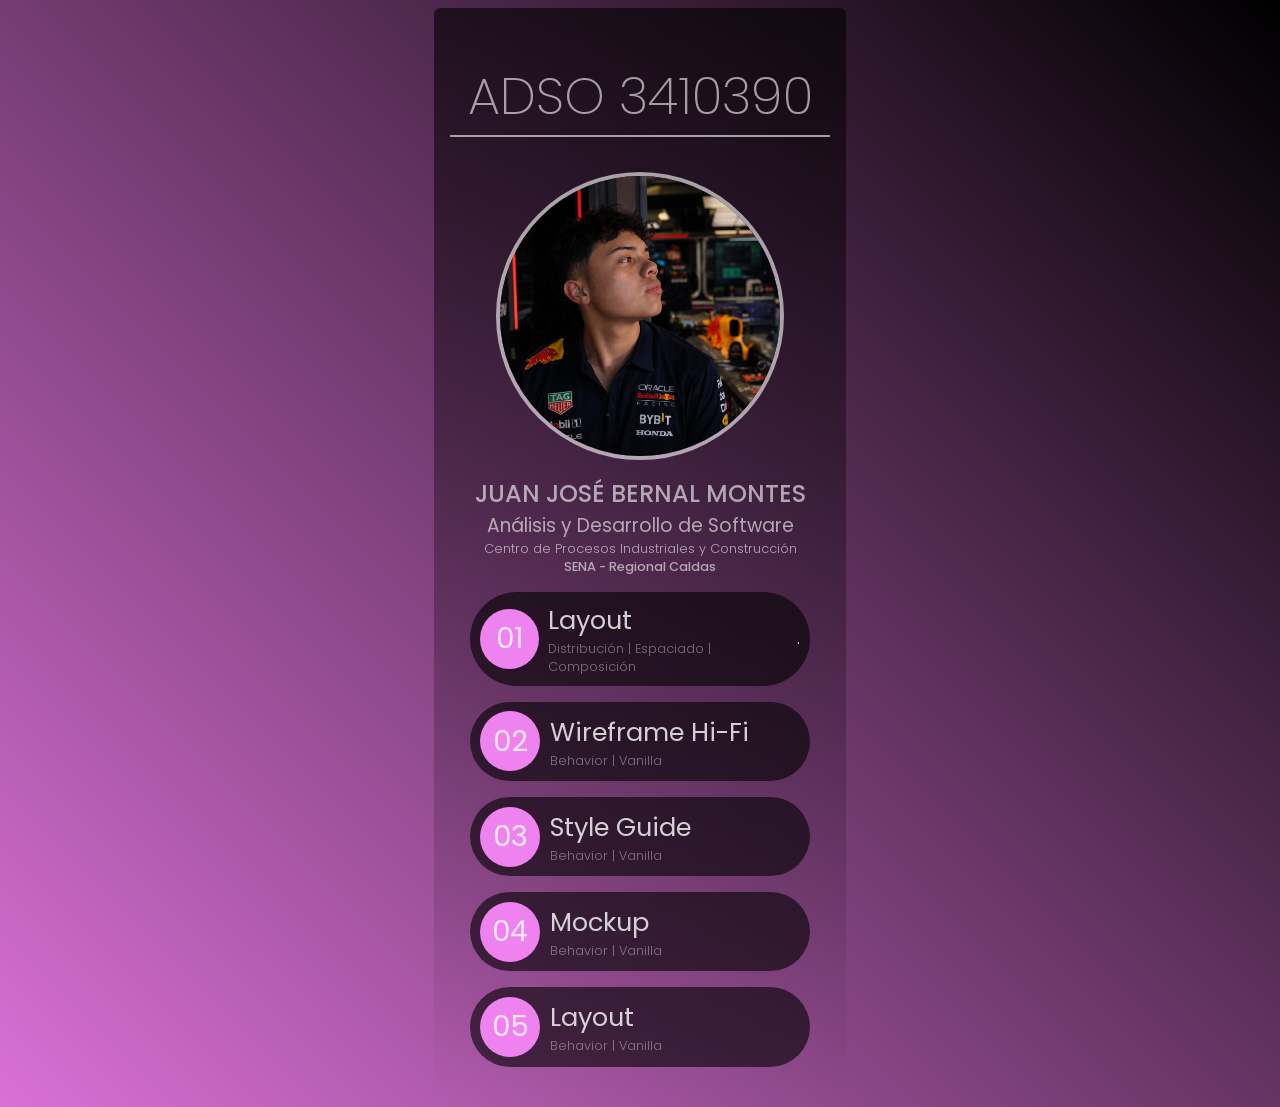
==== index.html @ cc267632 "Solución definitiva: CSS restaurado y raíz limpia" ====
<!DOCTYPE html>
<html lang="en">
<head>
    <meta charset="UTF-8">
    <meta name="viewport" content="width=device-width, initial-scale=1.0">
    <title>ADSO 3410390</title>
    <link rel="stylesheet" href="/src/css/master.css">
</head>
<body class="mainmenu">
    <main>
        <header>
            <h1>ADSO 3410390</h1>
            <img src="src/imgs/profile.png" alt="My Profile">
            <h2>Juan José Bernal Montes</h2>
            <h3>Análisis y Desarrollo de Software</h3>
            <h4>Centro de Procesos Industriales y Construcción</h4>
            <h5>SENA - Regional Caldas</h5>
        </header>
        <menu>
            <a href="01-layout/index.html">
                <span>01</span>
                <aside>
                    <h3>Layout</h3>
                    <small>Distribución | Espaciado | Composición</small>
                </aside>.
            </a>
            <a href="02-Wireframe Hi-Fi/index.html">
                <span>02</span>
                <aside>
                    <h3>Wireframe Hi-Fi</h3>
                    <small>Behavior | Vanilla</small>
                </aside>
            </a>
            <a href="03-Style Guide/index.html">
                <span>03</span>
                <aside>
                    <h3>Style Guide</h3>
                    <small>Behavior | Vanilla</small>
                </aside>
            </a>
            <a href="04-Mockup/index.html">
                <span>04</span>
                <aside>
                    <h3>Mockup</h3>
                    <small>Behavior | Vanilla</small>
                </aside>
            </a>
            <a href="05-Layout/index.html">
                <span>05</span>
                <aside>
                    <h3>Layout</h3>
                    <small>Behavior | Vanilla</small>
                </aside>
            </a>
        </menu>
    </main>
</body>
</html>
---- src/css/master.css ----
/* Google Fonts: Poppins */
@import url('https://fonts.googleapis.com/css2?family=Poppins:ital,wght@0,100;0,200;0,300;0,400;0,500;0,600;0,700;0,800;0,900;1,100;1,200;1,300;1,400;1,500;1,600;1,700;1,800;1,900&display=swap');


body {
    align-items: center;
    background: linear-gradient(45deg, #da70d6, black);
    color: #fff9;
    display: flex;
    font-family: Poppins, serif;
    justify-content: center;
    min-height: 100dvh;
    main {
        background: linear-gradient(to bottom, #0009, #0000);
        border-radius: 0.4rem;
        min-width: 380px;
        padding: 1rem;
    }
    /* Main Menu */
    &.mainmenu {
        main {
            header {
                h1 {
                    border-bottom: 2px solid #fff9;
                    font-size: 3.2rem;
                    font-weight: 200;
                    text-align: center;
                }
                img {
                    border: 4px solid #fff9;
                    border-radius: 50%;
                    display: flex;
                    height: 280px;
                    margin: 1rem auto;
                    object-fit: cover;
                    object-position: top;
                    width: 280px;
                }
                h2 {
                    font-weight: 500;
                    margin: 0;
                    text-transform: uppercase;
                    text-align: center;
                }
                h3 {
                    font-weight: 400;
                    margin: 0;
                    text-align: center;
                }
                h4 {
                    font-weight: 300;
                    font-size: 0.8rem;
                    margin: 0;
                    text-align: center;
                }
                h5 {
                    font-size: 0.8rem;
                    font-weight: 500;
                    margin: 0;
                    text-align: center;
                }
            }
            menu {
                align-items: center;
                display: flex;
                flex-direction: column;
                gap: 1rem;
                justify-content: center;
                padding: 0;
                a:is(:link, :visited) {
                    align-items: center;
                    background-color: #0009;
                    border-radius: 5rem;
                    color: #fffc;
                    display: flex;
                    padding: 0.6rem;
                    text-decoration:none;
                    transition: all 0.4s ease-in;
                    width: 320px;
                    &:is(:hover) {
                        background-color: #ee82ee;
                        transform: scale(1.04) translateX(18px);
                    }
                    span {
                        align-items: center;
                        background-color: #ee82ee;
                        border-radius: 50%;
                        display: flex;
                        justify-content: center;
                        font-size: 1.8rem;
                        height: 60px;
                        transition: all 0.4s ease-in;
                        width: 60px;
                    }
                    &:hover span {
                        background-color: #ba55d3;
                    }
                    aside {
                        margin-left: 0.6rem;
                        display: flex;
                        flex-direction: column;
                        justify-content: center;
                        align-items: start;
                        h3 {
                            margin: 0;
                            font-size: 1.6rem;
                            font-weight: 400;
                        }
                        small {
                            color: #fff6;
                            font-size: 0.8rem;
                            font-weight: 300;
                        }
                    }
                }
            }
        }
    }
}
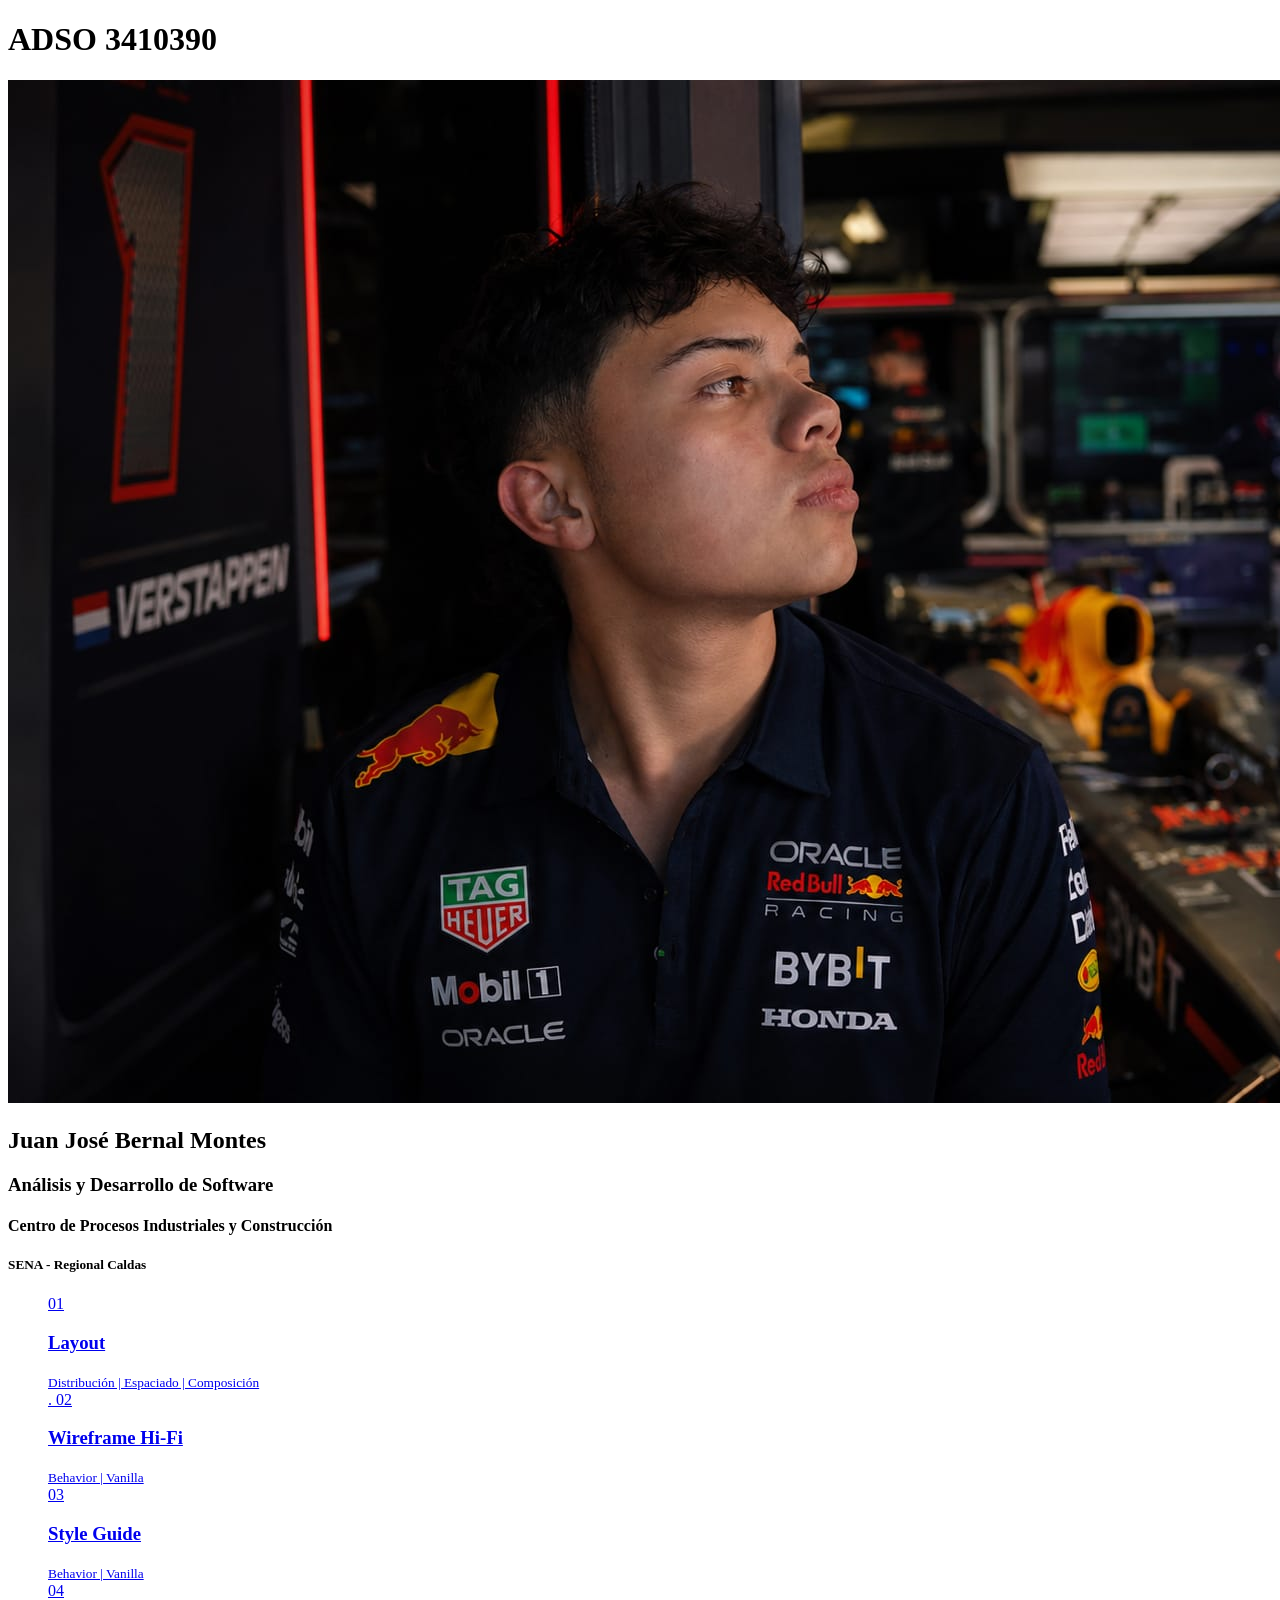
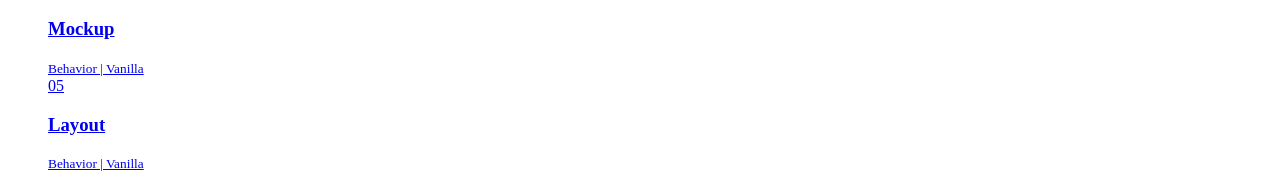
==== commit 257ba1a1: "Se hizo una correccion en el css" ====
--- a/index.html
+++ b/index.html
@@ -4,7 +4,7 @@
     <meta charset="UTF-8">
     <meta name="viewport" content="width=device-width, initial-scale=1.0">
     <title>ADSO 3410390</title>
-    <link rel="stylesheet" href="/src/css/master.css">
+    <link rel="stylesheet" href="/adso3410390/src/css/master.css">
 </head>
 <body class="mainmenu">
     <main>
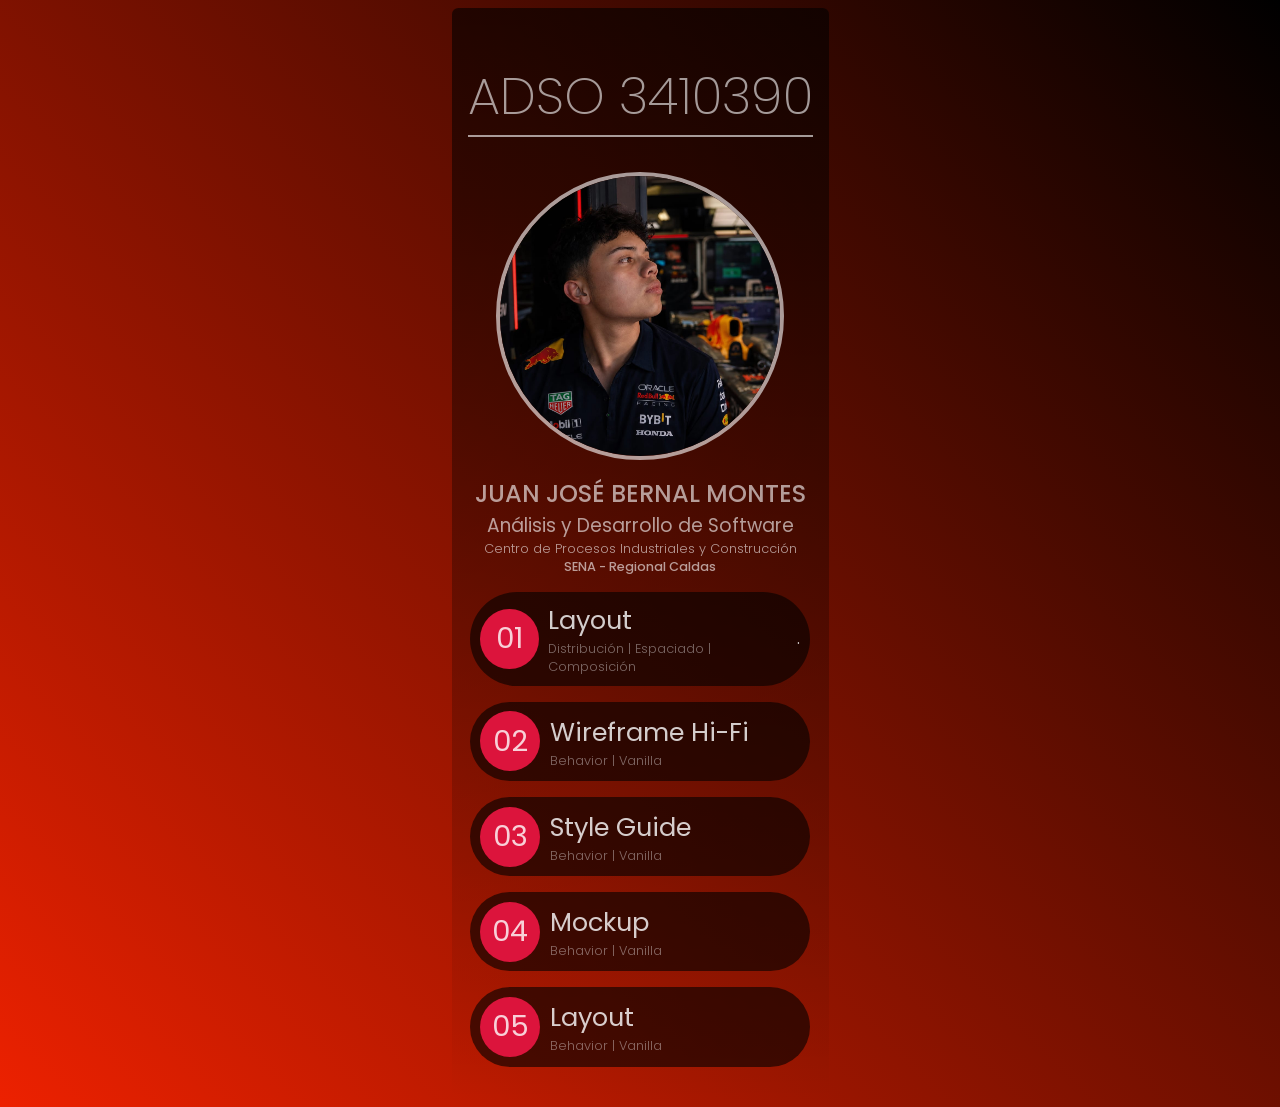
==== commit 3614f46e: "Se realizaron cambios" ====
--- a/index.html
+++ b/index.html
@@ -4,7 +4,7 @@
     <meta charset="UTF-8">
     <meta name="viewport" content="width=device-width, initial-scale=1.0">
     <title>ADSO 3410390</title>
-    <link rel="stylesheet" href="/adso3410390/src/css/master.css">
+    <link rel="stylesheet" href="/src/css/master.css">
 </head>
 <body class="mainmenu">
     <main>
--- a/src/css/master.css
+++ b/src/css/master.css
@@ -0,0 +1,181 @@
+/* Google Fonts: Poppins */
+@import url('https://fonts.googleapis.com/css2?family=Poppins:ital,wght@0,100;0,200;0,300;0,400;0,500;0,600;0,700;0,800;0,900;1,100;1,200;1,300;1,400;1,500;1,600;1,700;1,800;1,900&display=swap');
+
+
+body {
+    align-items: center;
+    background: linear-gradient(45deg, #ED2100, black);
+    color: #fff9;
+    display: flex;
+    font-family: Poppins, serif;
+    justify-content: center;
+    min-height: 100dvh;
+
+    nav.back {
+        align-items: center;
+        border: 2px solid #fff;
+        border-radius: 50%;
+        display: flex;
+        justify-content: center;
+        height: 40px;
+        left: 8px;
+        opacity: .6;
+        padding: 0.4rem;
+        position: fixed;
+        top: 8px;
+        transform: scale(.8);
+        transition: transform 0.4s ease-in,
+                    opacity 0.4s 0.4s ease-in;
+        width: 40px;
+        &:hover {
+            transform: scale(1.1);
+            opacity: 1;
+        }
+        a:is(:link, :visited) {
+            display: flex;
+            justify-content: center;
+            align-items: center;
+        }
+    }
+
+    &.mainmenu.layout {
+         background: linear-gradient(45deg, #ED2100, black);
+         main {
+            header {
+                h1 {
+                    margin: 0;
+                }
+                h3 {
+                    font-weight: 200;
+                }
+                img {
+                    background-color: #0003;
+                }
+            }
+            menu {
+                gap: 0.4rem;
+                a:is(:link, :visited) {
+                    span {
+                        background-color: #960018;
+                    }
+                    aside {
+                        h3 {
+                            font-size: 1rem;
+                        }
+                    }
+                    &:is(:hover) {
+                        background-color: #960018;
+                    }
+                }
+            }
+         }
+    }
+
+    main {
+        background: linear-gradient(to bottom, #0009, #0000);
+        border-radius: 0.4rem;
+        max-width: 380px;
+        padding: 1rem;
+    }
+    /* Main Menu */
+    &.mainmenu {
+        main {
+            header {
+                h1 {
+                    border-bottom: 2px solid #fff9;
+                    font-size: 3.2rem;
+                    font-weight: 200;
+                    text-align: center;
+                }
+                img {
+                    border: 4px solid #fff9;
+                    border-radius: 50%;
+                    display: flex;
+                    height: 280px;
+                    margin: 1rem auto;
+                    object-fit: cover;
+                    object-position: top;
+                    width: 280px;
+                }
+                h2 {
+                    font-weight: 500;
+                    margin: 0;
+                    text-transform: uppercase;
+                    text-align: center;
+                }
+                h3 {
+                    font-weight: 400;
+                    margin: 0;
+                    text-align: center;
+                }
+                h4 {
+                    font-weight: 300;
+                    font-size: 0.8rem;
+                    margin: 0;
+                    text-align: center;
+                }
+                h5 {
+                    font-size: 0.8rem;
+                    font-weight: 500;
+                    margin: 0;
+                    text-align: center;
+                }
+            }
+            menu {
+                align-items: center;
+                display: flex;
+                flex-direction: column;
+                gap: 1rem;
+                justify-content: center;
+                padding: 0;
+                a:is(:link, :visited) {
+                    align-items: center;
+                    background-color: #0009;
+                    border-radius: 5rem;
+                    color: #fffc;
+                    display: flex;
+                    padding: 0.6rem;
+                    text-decoration:none;
+                    transition: transform 0.4s ease-in,
+                                background 0.4s 0.2s ease-in;
+                    width: 320px;
+                    &:is(:hover) {
+                        background-color: crimson;
+                        transform: scale(1.04) translateX(18px);
+                    }
+                    span {
+                        align-items: center;
+                        background-color: crimson;
+                        border-radius: 50%;
+                        display: flex;
+                        justify-content: center;
+                        font-size: 1.8rem;
+                        height: 60px;
+                        transition: all 0.4s ease-in;
+                        width: 60px;
+                    }
+                    &:hover span {
+                        background-color: #0009;
+                    }
+                    aside {
+                        margin-left: 0.6rem;
+                        display: flex;
+                        flex-direction: column;
+                        justify-content: center;
+                        align-items: start;
+                        h3 {
+                            margin: 0;
+                            font-size: 1.6rem;
+                            font-weight: 400;
+                        }
+                        small {
+                            color: #fff6;
+                            font-size: 0.8rem;
+                            font-weight: 300;
+                        }
+                    }
+                }
+            }
+        }
+    }
+}
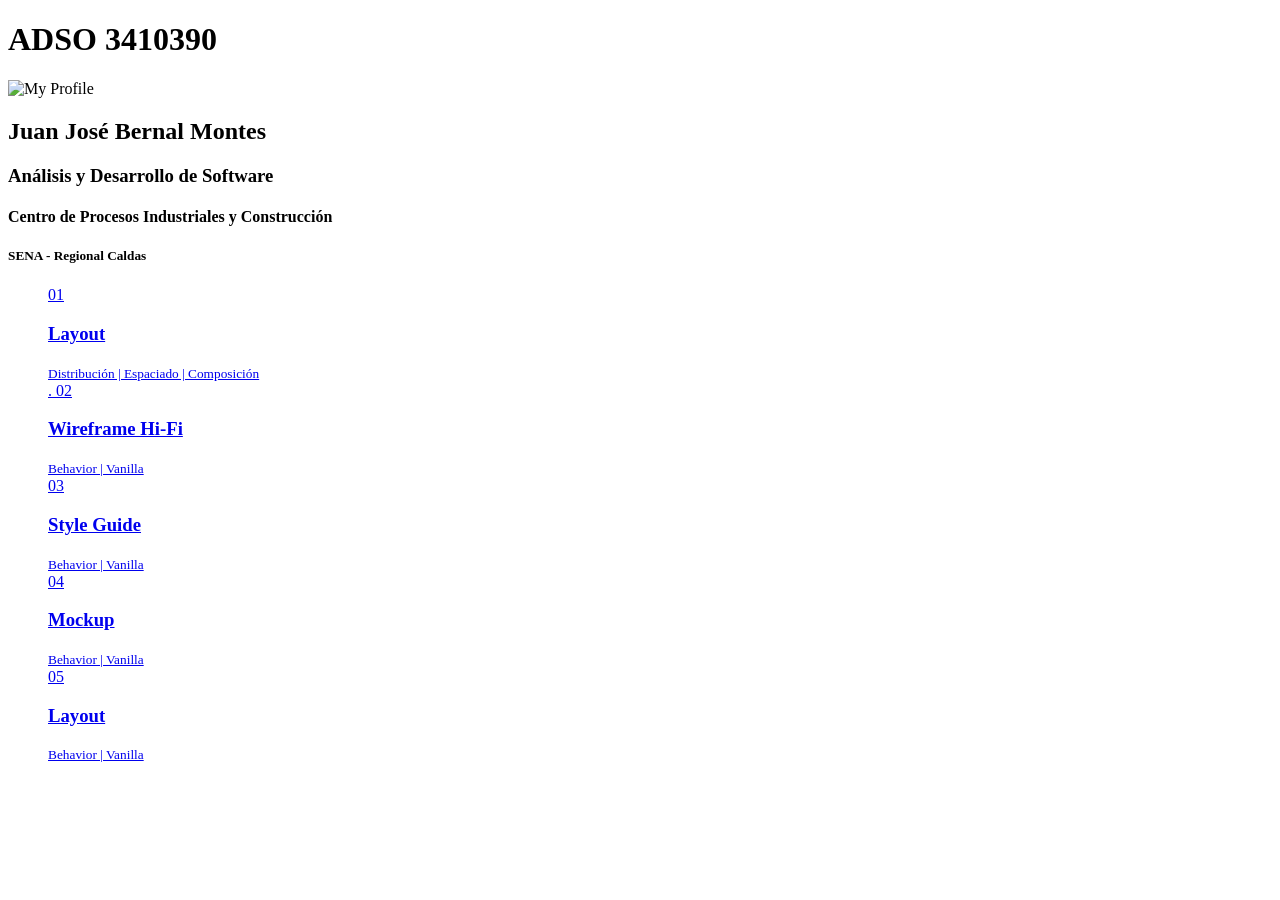
==== commit 9c3702d1: "Se corrigieron errores" ====
--- a/index.html
+++ b/index.html
@@ -4,48 +4,48 @@
     <meta charset="UTF-8">
     <meta name="viewport" content="width=device-width, initial-scale=1.0">
     <title>ADSO 3410390</title>
-    <link rel="stylesheet" href="/src/css/master.css">
+    <link rel="stylesheet" href="/adso3410390/src/css/master.css">
 </head>
 <body class="mainmenu">
     <main>
         <header>
             <h1>ADSO 3410390</h1>
-            <img src="src/imgs/profile.png" alt="My Profile">
+            <img src="/adso3410390/src/imgs/profile.png" alt="My Profile">
             <h2>Juan José Bernal Montes</h2>
             <h3>Análisis y Desarrollo de Software</h3>
             <h4>Centro de Procesos Industriales y Construcción</h4>
             <h5>SENA - Regional Caldas</h5>
         </header>
         <menu>
-            <a href="01-layout/index.html">
+            <a href="/adso3410390/01-layout/index.html">
                 <span>01</span>
                 <aside>
                     <h3>Layout</h3>
                     <small>Distribución | Espaciado | Composición</small>
                 </aside>.
             </a>
-            <a href="02-Wireframe Hi-Fi/index.html">
+            <a href="/adso3410390/02-Wireframe Hi-Fi/index.html">
                 <span>02</span>
                 <aside>
                     <h3>Wireframe Hi-Fi</h3>
                     <small>Behavior | Vanilla</small>
                 </aside>
             </a>
-            <a href="03-Style Guide/index.html">
+            <a href="/adso3410390/03-Style Guide/index.html">
                 <span>03</span>
                 <aside>
                     <h3>Style Guide</h3>
                     <small>Behavior | Vanilla</small>
                 </aside>
             </a>
-            <a href="04-Mockup/index.html">
+            <a href="/adso3410390/04-Mockup/index.html">
                 <span>04</span>
                 <aside>
                     <h3>Mockup</h3>
                     <small>Behavior | Vanilla</small>
                 </aside>
             </a>
-            <a href="05-Layout/index.html">
+            <a href="/adso3410390/05-Layout/index.html">
                 <span>05</span>
                 <aside>
                     <h3>Layout</h3>
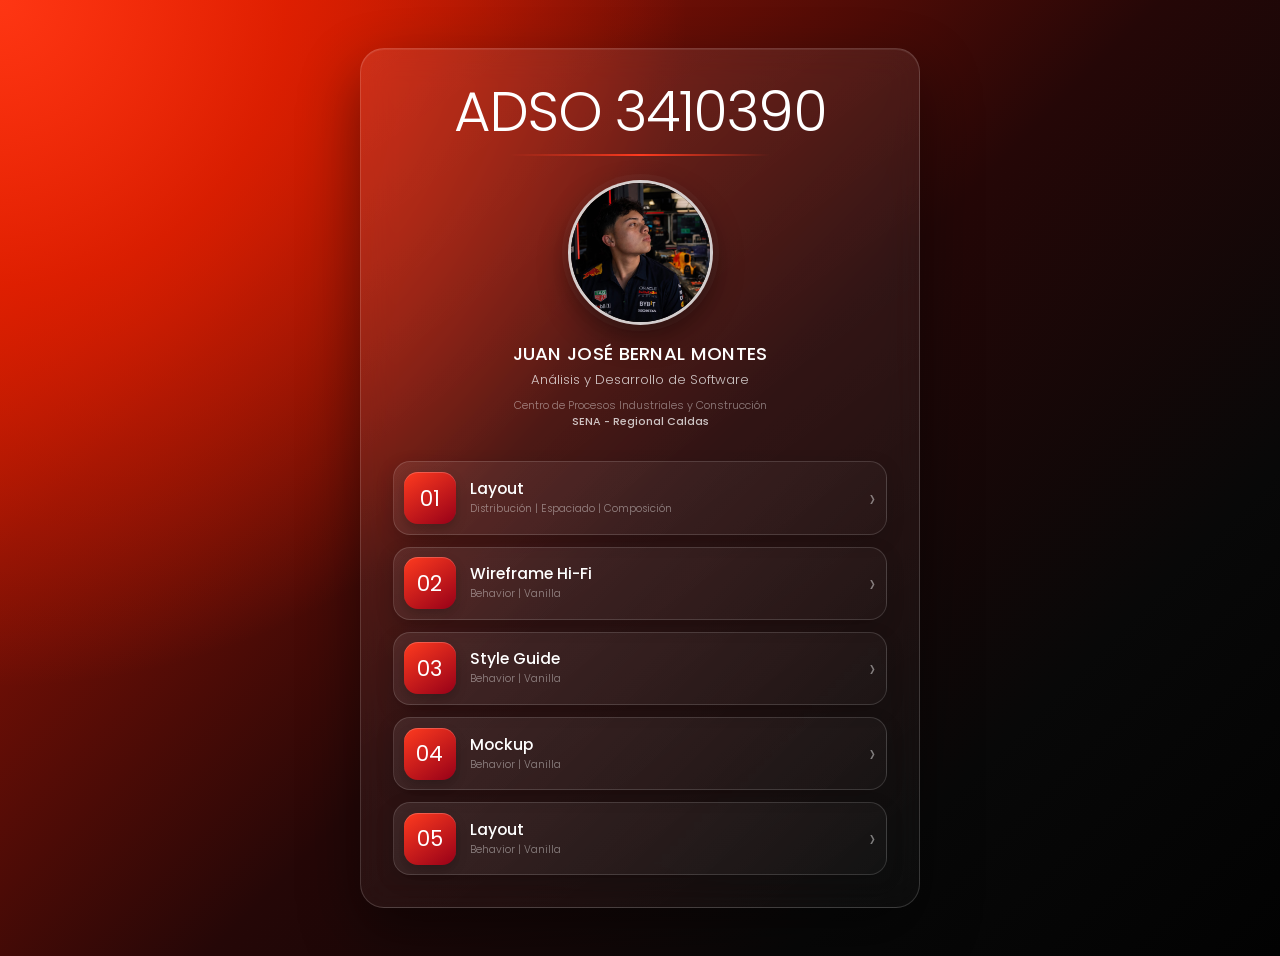
==== commit e08ec7ce: "Se corrigieron las rutas de los estilos e imágenes" ====
--- a/index.html
+++ b/index.html
@@ -4,48 +4,48 @@
     <meta charset="UTF-8">
     <meta name="viewport" content="width=device-width, initial-scale=1.0">
     <title>ADSO 3410390</title>
-    <link rel="stylesheet" href="/adso3410390/src/css/master.css">
+    <link rel="stylesheet" href="src/css/master.css">
 </head>
 <body class="mainmenu">
     <main>
         <header>
             <h1>ADSO 3410390</h1>
-            <img src="/adso3410390/src/imgs/profile.png" alt="My Profile">
+            <img src="src/imgs/profile.png" alt="My Profile">
             <h2>Juan José Bernal Montes</h2>
             <h3>Análisis y Desarrollo de Software</h3>
             <h4>Centro de Procesos Industriales y Construcción</h4>
             <h5>SENA - Regional Caldas</h5>
         </header>
         <menu>
-            <a href="/adso3410390/01-layout/index.html">
+            <a href="01-layout/index.html">
                 <span>01</span>
                 <aside>
                     <h3>Layout</h3>
                     <small>Distribución | Espaciado | Composición</small>
-                </aside>.
+                </aside>
             </a>
-            <a href="/adso3410390/02-Wireframe Hi-Fi/index.html">
+            <a href="02-Wireframe Hi-Fi/index.html">
                 <span>02</span>
                 <aside>
                     <h3>Wireframe Hi-Fi</h3>
                     <small>Behavior | Vanilla</small>
                 </aside>
             </a>
-            <a href="/adso3410390/03-Style Guide/index.html">
+            <a href="03-Style Guide/index.html">
                 <span>03</span>
                 <aside>
                     <h3>Style Guide</h3>
                     <small>Behavior | Vanilla</small>
                 </aside>
             </a>
-            <a href="/adso3410390/04-Mockup/index.html">
+            <a href="04-Mockup/index.html">
                 <span>04</span>
                 <aside>
                     <h3>Mockup</h3>
                     <small>Behavior | Vanilla</small>
                 </aside>
             </a>
-            <a href="/adso3410390/05-Layout/index.html">
+            <a href="05-Layout/index.html">
                 <span>05</span>
                 <aside>
                     <h3>Layout</h3>
--- a/src/css/master.css
+++ b/src/css/master.css
@@ -0,0 +1,1035 @@
+/* =========================================================
+   GOOGLE FONT
+   ========================================================= */
+
+@import url('https://fonts.googleapis.com/css2?family=Poppins:wght@200;300;400;500;600;700&display=swap');
+
+
+/* =========================================================
+   VARIABLES
+   ========================================================= */
+
+:root {
+
+    --red: #ed2100;
+    --red-dark: #960018;
+    --red-light: #ff3b1f;
+
+    --white: #ffffff;
+    --white-soft: rgba(255, 255, 255, 0.75);
+    --white-muted: rgba(255, 255, 255, 0.45);
+
+    --black: #050505;
+    --black-soft: rgba(0, 0, 0, 0.55);
+
+    --glass: rgba(255, 255, 255, 0.06);
+    --glass-hover: rgba(255, 255, 255, 0.10);
+    --glass-border: rgba(255, 255, 255, 0.16);
+
+    /* Card */
+    --card-width: 560px;
+    --card-radius: 24px;
+
+    /* Botones */
+    --button-radius: 17px;
+    --button-height: 72px;
+
+    /* Navegación */
+    --nav-size: 56px;
+
+    --transition: 0.35s cubic-bezier(.4, 0, .2, 1);
+}
+
+
+/* =========================================================
+   RESET
+   ========================================================= */
+
+*,
+*::before,
+*::after {
+    box-sizing: border-box;
+}
+
+html {
+    font-size: 16px;
+    min-height: 100%;
+}
+
+body {
+    align-items: center;
+
+    background:
+        radial-gradient(
+            circle at 0% 0%,
+            rgba(255, 55, 20, 0.95) 0%,
+            rgba(237, 33, 0, 0.75) 18%,
+            transparent 43%
+        ),
+        linear-gradient(
+            135deg,
+            #ed2100 0%,
+            #7c1005 25%,
+            #250707 52%,
+            #080808 78%,
+            #020202 100%
+        );
+
+    color: var(--white);
+
+    display: flex;
+
+    font-family: "Poppins", sans-serif;
+
+    justify-content: center;
+
+    margin: 0;
+
+    min-height: 100dvh;
+
+    overflow-x: hidden;
+
+    padding: 3rem 1.5rem;
+
+    position: relative;
+}
+
+
+/* =========================================================
+   MAIN CARD — TODAS LAS PÁGINAS
+   ========================================================= */
+
+main {
+
+    background:
+        linear-gradient(
+            145deg,
+            rgba(255, 255, 255, 0.09),
+            rgba(255, 255, 255, 0.025)
+        );
+
+    backdrop-filter: blur(16px);
+    -webkit-backdrop-filter: blur(16px);
+
+    border: 1px solid var(--glass-border);
+
+    border-radius: var(--card-radius);
+
+    box-shadow:
+        0 25px 60px rgba(0, 0, 0, 0.45),
+        inset 0 1px 0 rgba(255, 255, 255, 0.08);
+
+    max-width: var(--card-width);
+
+    padding: 2.2rem 2rem 2rem;
+
+    position: relative;
+
+    width: min(100%, var(--card-width));
+
+    z-index: 1;
+}
+
+
+/* =========================================================
+   NAVEGACIÓN SUPERIOR
+   ========================================================= */
+
+/*
+   LAYOUT
+   → solamente casita
+
+   PÁGINAS INTERNAS
+   → solamente flecha
+
+   Ambos botones ocupan EXACTAMENTE
+   la misma posición.
+*/
+
+
+/* ---------------------------------------------------------
+   ESTILO GENERAL DEL BOTÓN
+   --------------------------------------------------------- */
+
+nav.home,
+nav.back {
+
+    align-items: center;
+
+    background:
+        linear-gradient(
+            145deg,
+            rgba(255, 255, 255, 0.13),
+            rgba(0, 0, 0, 0.30)
+        );
+
+    backdrop-filter: blur(12px);
+    -webkit-backdrop-filter: blur(12px);
+
+    border: 1px solid rgba(255, 255, 255, 0.28);
+
+    border-radius: 16px;
+
+    box-shadow:
+        0 8px 22px rgba(0, 0, 0, 0.30),
+        inset 0 1px 0 rgba(255, 255, 255, 0.12);
+
+    display: flex;
+
+    height: var(--nav-size);
+
+    justify-content: center;
+
+    opacity: 0.95;
+
+    position: fixed;
+
+    left: 1.25rem;
+
+    right: auto;
+
+    top: 1.25rem;
+
+    transition:
+        transform var(--transition),
+        opacity var(--transition),
+        background var(--transition),
+        box-shadow var(--transition);
+
+    width: var(--nav-size);
+
+    z-index: 1000;
+}
+
+
+/* ---------------------------------------------------------
+   LAYOUT
+   SOLAMENTE CASITA
+   --------------------------------------------------------- */
+
+body.layout-page nav.home {
+    display: flex;
+}
+
+body.layout-page nav.back {
+    display: none;
+}
+
+
+/* ---------------------------------------------------------
+   PÁGINAS INTERNAS
+   SOLAMENTE FLECHA
+   --------------------------------------------------------- */
+
+body.inner-page nav.home {
+    display: none;
+}
+
+body.inner-page nav.back {
+    display: flex;
+}
+
+
+/* ---------------------------------------------------------
+   ENLACES
+   --------------------------------------------------------- */
+
+nav.home a,
+nav.back a {
+
+    align-items: center;
+
+    color: var(--white);
+
+    display: flex;
+
+    height: 100%;
+
+    justify-content: center;
+
+    text-decoration: none;
+
+    width: 100%;
+}
+
+
+/* ---------------------------------------------------------
+   SVG
+   --------------------------------------------------------- */
+
+nav.home svg,
+nav.back svg {
+
+    height: 28px;
+
+    width: 28px;
+
+    stroke: currentColor;
+
+    stroke-linecap: round;
+
+    stroke-linejoin: round;
+
+    stroke-width: 2;
+
+}
+
+
+/* ---------------------------------------------------------
+   HOVER
+   --------------------------------------------------------- */
+
+nav.home:hover,
+nav.back:hover {
+
+    background:
+        linear-gradient(
+            145deg,
+            rgba(237, 33, 0, 0.90),
+            rgba(120, 0, 20, 0.82)
+        );
+
+    box-shadow:
+        0 12px 28px rgba(0, 0, 0, 0.40);
+
+    opacity: 1;
+
+    transform:
+        translateY(-2px)
+        scale(1.04);
+}
+
+
+/* ---------------------------------------------------------
+   ICONOS DE FUENTE
+   --------------------------------------------------------- */
+
+nav.home i,
+nav.back i {
+
+    font-size: 1.45rem;
+
+    line-height: 1;
+}
+
+/* =========================================================
+   HEADER — TODAS LAS PÁGINAS
+   ========================================================= */
+
+main header {
+
+    align-items: center;
+
+    display: flex;
+
+    flex-direction: column;
+
+    text-align: center;
+}
+
+
+/* =========================================================
+   TÍTULOS
+   ========================================================= */
+
+main header h1 {
+
+    font-size: clamp(2.5rem, 7vw, 3.5rem);
+
+    font-weight: 300;
+
+    letter-spacing: -1.5px;
+
+    line-height: 1;
+
+    margin: 0;
+
+    text-align: center;
+}
+
+
+main header h1::after {
+
+    background:
+        linear-gradient(
+            90deg,
+            transparent,
+            var(--red-light),
+            transparent
+        );
+
+    content: "";
+
+    display: block;
+
+    height: 2px;
+
+    margin: 0.85rem auto 0;
+
+    width: 70%;
+}
+
+
+/* =========================================================
+   PROFILE / HEADER IMAGE
+   ========================================================= */
+
+main header img {
+
+    background: var(--black-soft);
+
+    border: 3px solid rgba(255, 255, 255, 0.8);
+
+    border-radius: 50%;
+
+    box-shadow:
+        0 12px 30px rgba(0, 0, 0, 0.45),
+        0 0 0 6px rgba(255, 255, 255, 0.035);
+
+    display: block;
+
+    height: 145px;
+
+    margin: 1.5rem auto 1.1rem;
+
+    object-fit: cover;
+
+    object-position: top;
+
+    transition:
+        transform var(--transition),
+        box-shadow var(--transition);
+
+    width: 145px;
+}
+
+
+main header img:hover {
+
+    box-shadow:
+        0 15px 35px rgba(0, 0, 0, 0.5),
+        0 0 0 8px rgba(237, 33, 0, 0.12);
+
+    transform: scale(1.03);
+}
+
+
+/* =========================================================
+   HEADER INFORMATION
+   ========================================================= */
+
+main header h2 {
+
+    font-size: 1.15rem;
+
+    font-weight: 500;
+
+    letter-spacing: 0.3px;
+
+    line-height: 1.3;
+
+    margin: 0;
+
+    text-transform: uppercase;
+}
+
+
+main header h3 {
+
+    color: var(--white-soft);
+
+    font-size: 0.82rem;
+
+    font-weight: 300;
+
+    line-height: 1.3;
+
+    margin: 0.3rem 0 0;
+}
+
+
+main header h4 {
+
+    color: var(--white-muted);
+
+    font-size: 0.68rem;
+
+    font-weight: 300;
+
+    line-height: 1.4;
+
+    margin: 0.6rem 0 0;
+}
+
+
+main header h5 {
+
+    color: var(--white-soft);
+
+    font-size: 0.68rem;
+
+    font-weight: 500;
+
+    line-height: 1.3;
+
+    margin: 0.15rem 0 0;
+}
+
+
+/* =========================================================
+   MENU
+   ========================================================= */
+
+main menu {
+
+    display: flex;
+
+    flex-direction: column;
+
+    gap: 0.75rem;
+
+    margin: 2rem 0 0;
+
+    padding: 0;
+}
+
+
+/* =========================================================
+   MENU ITEMS
+   ========================================================= */
+
+main menu a:is(:link, :visited) {
+
+    align-items: center;
+
+    background:
+        linear-gradient(
+            135deg,
+            rgba(255, 255, 255, 0.08),
+            rgba(255, 255, 255, 0.025)
+        );
+
+    border: 1px solid rgba(255, 255, 255, 0.14);
+
+    border-radius: var(--button-radius);
+
+    box-shadow:
+        0 6px 18px rgba(0, 0, 0, 0.18);
+
+    color: var(--white);
+
+    display: flex;
+
+    min-height: var(--button-height);
+
+    padding: 0.6rem;
+
+    position: relative;
+
+    text-decoration: none;
+
+    transition:
+        transform var(--transition),
+        background var(--transition),
+        border-color var(--transition),
+        box-shadow var(--transition);
+
+    width: 100%;
+}
+
+
+/* =========================================================
+   HOVER MENU
+   ========================================================= */
+
+main menu a:is(:link, :visited):hover {
+
+    background:
+        linear-gradient(
+            135deg,
+            rgba(237, 33, 0, 0.75),
+            rgba(120, 0, 20, 0.72)
+        );
+
+    border-color: rgba(255, 255, 255, 0.22);
+
+    box-shadow:
+        0 10px 25px rgba(0, 0, 0, 0.35);
+
+    transform: translateY(-2px);
+}
+
+
+/* =========================================================
+   NUMBER / ICON
+   ========================================================= */
+
+main menu a span {
+
+    align-items: center;
+
+    background:
+        linear-gradient(
+            145deg,
+            var(--red-light),
+            var(--red-dark)
+        );
+
+    border-radius: 14px;
+
+    box-shadow:
+        inset 0 1px 0 rgba(255, 255, 255, 0.2),
+        0 5px 12px rgba(0, 0, 0, 0.2);
+
+    display: flex;
+
+    flex-shrink: 0;
+
+    font-size: 1.3rem;
+
+    font-weight: 400;
+
+    height: 52px;
+
+    justify-content: center;
+
+    transition:
+        transform var(--transition),
+        background var(--transition);
+
+    width: 52px;
+}
+
+
+main menu a:hover span {
+
+    background:
+        linear-gradient(
+            145deg,
+            #ff4a32,
+            #b0001e
+        );
+
+    transform: scale(1.05);
+}
+
+
+/* =========================================================
+   MENU TEXT
+   ========================================================= */
+
+main menu a aside {
+
+    align-items: flex-start;
+
+    display: flex;
+
+    flex: 1;
+
+    flex-direction: column;
+
+    justify-content: center;
+
+    margin-left: 0.9rem;
+
+    min-width: 0;
+}
+
+
+main menu a aside h3 {
+
+    color: var(--white);
+
+    font-size: 0.98rem;
+
+    font-weight: 500;
+
+    line-height: 1.2;
+
+    margin: 0;
+}
+
+
+main menu a aside small {
+
+    color: var(--white-muted);
+
+    font-size: 0.65rem;
+
+    font-weight: 300;
+
+    line-height: 1.35;
+
+    margin-top: 0.2rem;
+}
+
+
+/* =========================================================
+   ARROW DE LOS BOTONES DEL MENÚ
+   ========================================================= */
+
+main menu a::after {
+
+    color: rgba(255, 255, 255, 0.45);
+
+    content: "›";
+
+    flex-shrink: 0;
+
+    font-size: 1.55rem;
+
+    font-weight: 300;
+
+    margin-left: 0.45rem;
+
+    transition:
+        transform var(--transition),
+        color var(--transition);
+}
+
+
+main menu a:hover::after {
+
+    color: var(--white);
+
+    transform: translateX(3px);
+}
+
+
+/* =========================================================
+   LAYOUT VARIANT
+   ========================================================= */
+
+body.mainmenu.layout {
+
+    background:
+        radial-gradient(
+            circle at 0% 0%,
+            rgba(255, 55, 20, 0.95),
+            transparent 40%
+        ),
+        linear-gradient(
+            135deg,
+            #ed2100 0%,
+            #650d05 35%,
+            #170505 65%,
+            #030303 100%
+        );
+}
+
+
+body.mainmenu.layout main {
+
+    background:
+        linear-gradient(
+            145deg,
+            rgba(255, 255, 255, 0.08),
+            rgba(0, 0, 0, 0.22)
+        );
+}
+
+
+body.mainmenu.layout main menu {
+
+    gap: 0.75rem;
+}
+
+
+body.mainmenu.layout main menu a span {
+
+    background:
+        linear-gradient(
+            145deg,
+            #e51b08,
+            #960018
+        );
+}
+
+
+/* =========================================================
+   TABLETS / PANTALLAS MEDIANAS
+   ========================================================= */
+
+@media (max-width: 700px) {
+
+    body {
+
+        padding: 2rem 1rem;
+    }
+
+    main {
+
+        max-width: 540px;
+
+        padding:
+            2rem
+            1.4rem
+            1.5rem;
+    }
+
+    main menu a:is(:link, :visited) {
+
+        min-height: 68px;
+    }
+}
+
+
+/* =========================================================
+   MOBILE
+   ========================================================= */
+
+@media (max-width: 480px) {
+
+    body {
+
+        align-items: flex-start;
+
+        padding:
+            1rem
+            0.65rem;
+    }
+
+    main {
+
+        border-radius: 20px;
+
+        margin-top: 1rem;
+
+        padding:
+            1.6rem
+            0.9rem
+            1.3rem;
+
+        width: 100%;
+    }
+
+
+    /* Navegación móvil */
+
+    nav.back,
+    nav.home,
+    nav.home-button,
+    .home-button,
+    .back-button {
+
+        height: 50px;
+
+        top: 0.7rem;
+
+        width: 50px;
+    }
+
+
+    /*
+       Tanto la casita como la flecha
+       comparten exactamente la misma posición.
+    */
+
+    nav.home,
+    nav.home-button,
+    .home-button {
+
+        left: 0.7rem;
+
+        right: auto;
+    }
+
+
+    nav.back,
+    .back-button {
+
+        left: 0.7rem;
+
+        right: auto;
+    }
+
+
+    nav.back svg,
+    nav.home svg,
+    nav.home-button svg,
+    .home-button svg,
+    .back-button svg {
+
+        height: 25px;
+
+        width: 25px;
+    }
+
+
+    main header h1 {
+
+        font-size:
+            clamp(
+                2.2rem,
+                11vw,
+                3rem
+            );
+    }
+
+
+    main header img {
+
+        height: 135px;
+
+        margin-top: 1.25rem;
+
+        width: 135px;
+    }
+
+
+    main header h2 {
+
+        font-size: 1rem;
+    }
+
+
+    main header h3 {
+
+        font-size: 0.76rem;
+    }
+
+
+    main menu {
+
+        gap: 0.65rem;
+
+        margin-top: 1.6rem;
+    }
+
+
+    main menu a:is(:link, :visited) {
+
+        min-height: 64px;
+
+        padding: 0.5rem;
+    }
+
+
+    main menu a span {
+
+        height: 48px;
+
+        width: 48px;
+
+        font-size: 1.15rem;
+    }
+
+
+    main menu a aside {
+
+        margin-left: 0.75rem;
+    }
+
+
+    main menu a aside h3 {
+
+        font-size: 0.88rem;
+    }
+
+
+    main menu a aside small {
+
+        font-size: 0.59rem;
+    }
+}
+
+
+/* =========================================================
+   VERY SMALL SCREENS
+   ========================================================= */
+
+@media (max-width: 350px) {
+
+    main {
+
+        padding:
+            1.35rem
+            0.7rem
+            1.1rem;
+    }
+
+
+    nav.back,
+    nav.home,
+    nav.home-button,
+    .home-button,
+    .back-button {
+
+        height: 46px;
+
+        width: 46px;
+    }
+
+
+    /*
+       Misma posición para ambos botones
+       en pantallas pequeñas.
+    */
+
+    nav.home,
+    nav.home-button,
+    .home-button {
+
+        left: 0.7rem;
+
+        right: auto;
+    }
+
+
+    nav.back,
+    .back-button {
+
+        left: 0.7rem;
+
+        right: auto;
+    }
+
+
+    main header img {
+
+        height: 120px;
+
+        width: 120px;
+    }
+
+
+    main menu a span {
+
+        height: 44px;
+
+        width: 44px;
+    }
+
+
+    main menu a aside {
+
+        margin-left: 0.6rem;
+    }
+
+
+    main menu a::after {
+
+        font-size: 1.3rem;
+    }
+}
+
+
+/* =========================================================
+   REDUCED MOTION
+   ========================================================= */
+
+@media (prefers-reduced-motion: reduce) {
+
+    *,
+    *::before,
+    *::after {
+
+        animation-duration: 0.01ms !important;
+
+        animation-iteration-count: 1 !important;
+
+        scroll-behavior: auto !important;
+
+        transition-duration: 0.01ms !important;
+    }
+}
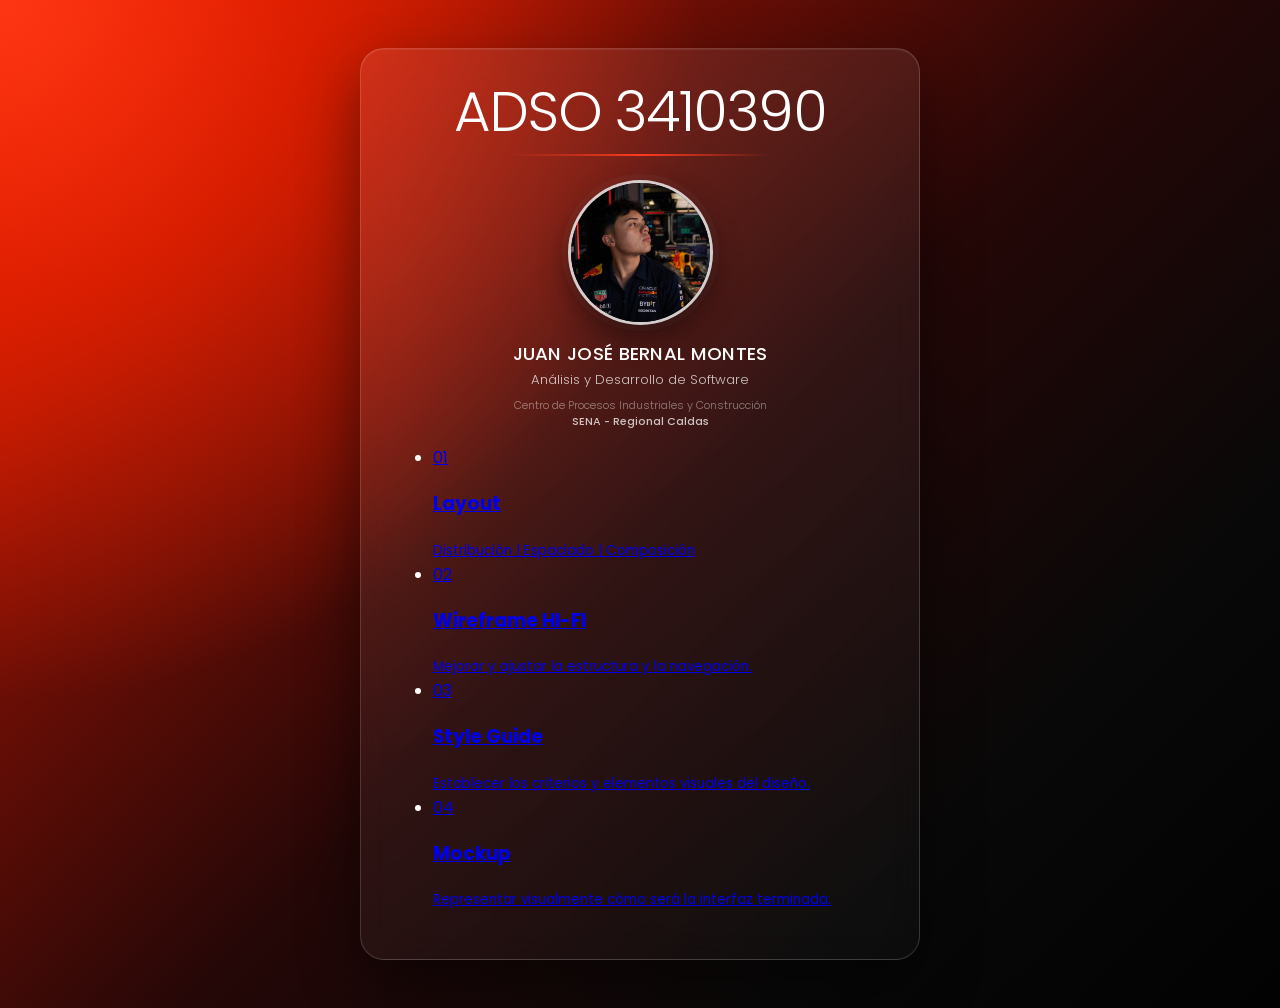
==== commit 2c0dd5ca: "Se realizaron cambios" ====
--- a/index.html
+++ b/index.html
@@ -1,5 +1,5 @@
 <!DOCTYPE html>
-<html lang="en">
+<html lang="es">
 <head>
     <meta charset="UTF-8">
     <meta name="viewport" content="width=device-width, initial-scale=1.0">
@@ -10,49 +10,52 @@
     <main>
         <header>
             <h1>ADSO 3410390</h1>
-            <img src="src/imgs/profile.png" alt="My Profile">
+            <img src="src/imgs/profile.png" alt="Foto de Juan José Bernal Montes">
             <h2>Juan José Bernal Montes</h2>
             <h3>Análisis y Desarrollo de Software</h3>
             <h4>Centro de Procesos Industriales y Construcción</h4>
             <h5>SENA - Regional Caldas</h5>
         </header>
-        <menu>
-            <a href="01-layout/index.html">
-                <span>01</span>
-                <aside>
-                    <h3>Layout</h3>
-                    <small>Distribución | Espaciado | Composición</small>
-                </aside>
-            </a>
-            <a href="02-Wireframe Hi-Fi/index.html">
-                <span>02</span>
-                <aside>
-                    <h3>Wireframe Hi-Fi</h3>
-                    <small>Behavior | Vanilla</small>
-                </aside>
-            </a>
-            <a href="03-Style Guide/index.html">
-                <span>03</span>
-                <aside>
-                    <h3>Style Guide</h3>
-                    <small>Behavior | Vanilla</small>
-                </aside>
-            </a>
-            <a href="04-Mockup/index.html">
-                <span>04</span>
-                <aside>
-                    <h3>Mockup</h3>
-                    <small>Behavior | Vanilla</small>
-                </aside>
-            </a>
-            <a href="05-Layout/index.html">
-                <span>05</span>
-                <aside>
-                    <h3>Layout</h3>
-                    <small>Behavior | Vanilla</small>
-                </aside>
-            </a>
-        </menu>
+        <nav>
+            <ul>
+                <li>
+                    <a href="01-layout/index.html">
+                        <span>01</span>
+                        <aside>
+                            <h3>Layout</h3>
+                            <small>Distribución | Espaciado | Composición</small>
+                        </aside>
+                    </a>
+                </li>
+                <li>
+                    <a href="01-layout/wireframeHIFI.html">
+                        <span>02</span>
+                        <aside>
+                            <h3>Wireframe HI-FI</h3>
+                            <small>Mejorar y ajustar la estructura y la navegación.</small>
+                        </aside>
+                    </a>
+                </li>
+                <li>
+                    <a href="01-layout/stylesGuide.html">
+                        <span>03</span>
+                        <aside>
+                            <h3>Style Guide</h3>
+                            <small>Establecer los criterios y elementos visuales del diseño.</small>
+                        </aside>
+                    </a>
+                </li>
+                <li>
+                    <a href="01-layout/mockup.html">
+                        <span>04</span>
+                        <aside>
+                            <h3>Mockup</h3>
+                            <small>Representar visualmente cómo será la interfaz terminada.</small>
+                        </aside>
+                    </a>
+                </li>
+            </ul>
+        </nav>
     </main>
 </body>
-</html>+</html>
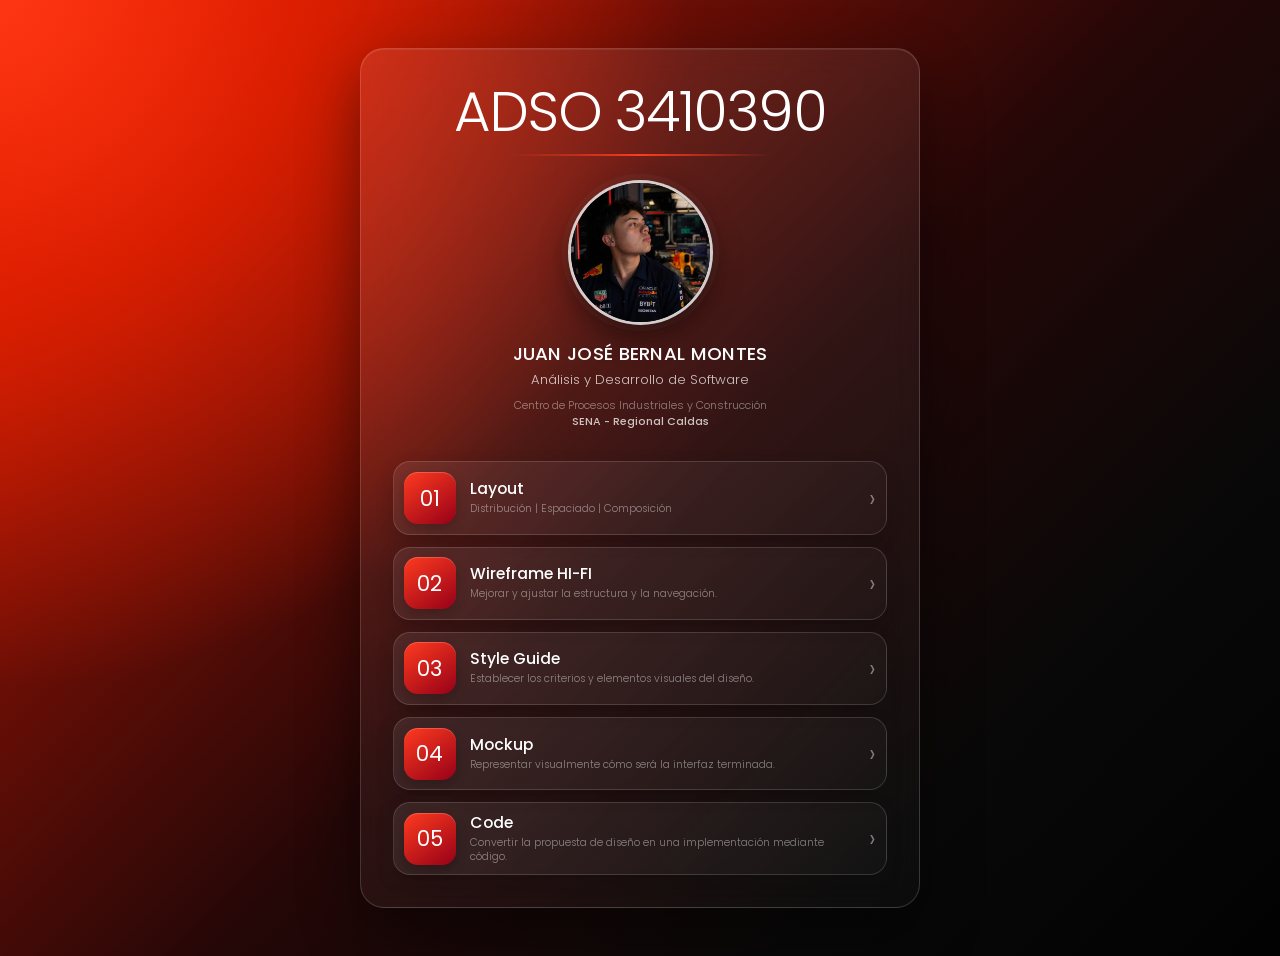
==== commit baffb5fc: "fix(qa): corrige accesibilidad, SEO, navegación y elimina backups del proyecto - Agrega item 05 Code" ====
--- a/index.html
+++ b/index.html
@@ -4,6 +4,8 @@
     <meta charset="UTF-8">
     <meta name="viewport" content="width=device-width, initial-scale=1.0">
     <title>ADSO 3410390</title>
+    <meta name="description" content="ADSO 3410390 — Juan José Bernal Montes. Análisis y Desarrollo de Software en el Centro de Procesos Industriales y Construcción del SENA.">
+    <link rel="icon" href="data:image/svg+xml,%3Csvg xmlns='http://www.w3.org/2000/svg' viewBox='0 0 32 32'%3E%3Ccircle cx='16' cy='16' r='14' fill='%23E10600'/%3E%3C/svg%3E">
     <link rel="stylesheet" href="src/css/master.css">
 </head>
 <body class="mainmenu">
@@ -54,6 +56,15 @@
                         </aside>
                     </a>
                 </li>
+                <li>
+                    <a href="01-layout/code/code.html">
+                        <span>05</span>
+                        <aside>
+                            <h3>Code</h3>
+                            <small>Convertir la propuesta de diseño en una implementación mediante código.</small>
+                        </aside>
+                    </a>
+                </li>
             </ul>
         </nav>
     </main>
--- a/src/css/master.css
+++ b/src/css/master.css
@@ -480,6 +480,7 @@
    MENU
    ========================================================= */
 
+main nav ul,
 main menu {
 
     display: flex;
@@ -488,6 +489,8 @@
 
     gap: 0.75rem;
 
+    list-style: none;
+
     margin: 2rem 0 0;
 
     padding: 0;
@@ -498,6 +501,7 @@
    MENU ITEMS
    ========================================================= */
 
+main nav ul a:is(:link, :visited),
 main menu a:is(:link, :visited) {
 
     align-items: center;
@@ -542,6 +546,7 @@
    HOVER MENU
    ========================================================= */
 
+main nav ul a:is(:link, :visited):hover,
 main menu a:is(:link, :visited):hover {
 
     background:
@@ -564,6 +569,7 @@
    NUMBER / ICON
    ========================================================= */
 
+main nav ul a span,
 main menu a span {
 
     align-items: center;
@@ -601,6 +607,7 @@
 }
 
 
+main nav ul a:hover span,
 main menu a:hover span {
 
     background:
@@ -618,6 +625,7 @@
    MENU TEXT
    ========================================================= */
 
+main nav ul a aside,
 main menu a aside {
 
     align-items: flex-start;
@@ -636,6 +644,7 @@
 }
 
 
+main nav ul a aside h3,
 main menu a aside h3 {
 
     color: var(--white);
@@ -650,6 +659,7 @@
 }
 
 
+main nav ul a aside small,
 main menu a aside small {
 
     color: var(--white-muted);
@@ -668,6 +678,7 @@
    ARROW DE LOS BOTONES DEL MENÚ
    ========================================================= */
 
+main nav ul a::after,
 main menu a::after {
 
     color: rgba(255, 255, 255, 0.45);
@@ -688,6 +699,7 @@
 }
 
 
+main nav ul a:hover::after,
 main menu a:hover::after {
 
     color: var(--white);
@@ -735,6 +747,7 @@
 }
 
 
+body.mainmenu.layout main nav ul a span,
 body.mainmenu.layout main menu a span {
 
     background:
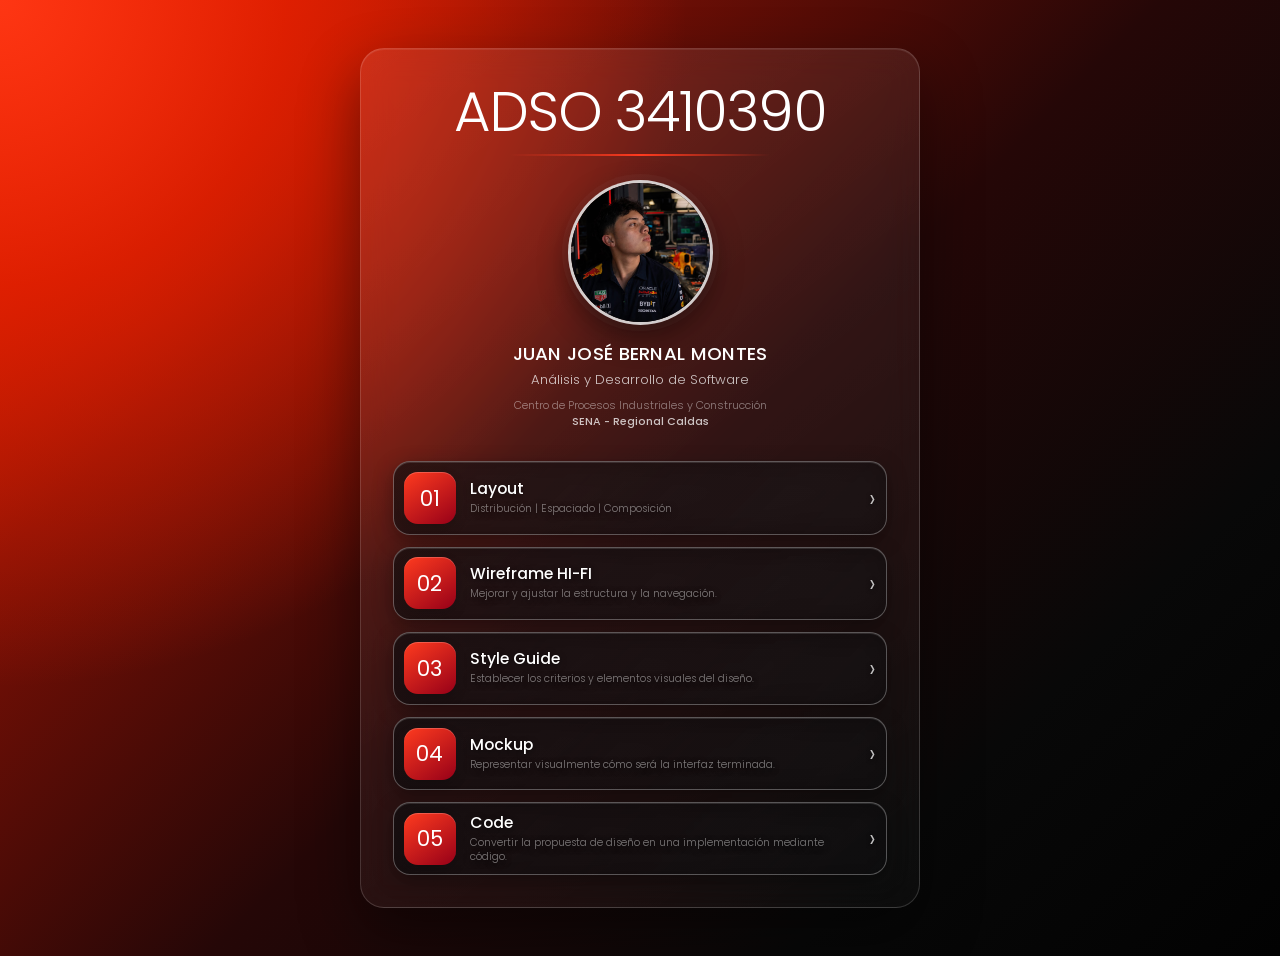
==== commit 32948899: "feat: video de fondo local en menú de opciones - Reemplaza iframe de YouTube por video local (src/im" ====
--- a/index.html
+++ b/index.html
@@ -9,6 +9,11 @@
     <link rel="stylesheet" href="src/css/master.css">
 </head>
 <body class="mainmenu">
+    <!-- Fondo decorativo: video local sin audio, en bucle y detrás del contenido -->
+    <div class="video-bg" aria-label="Fondo decorativo" aria-hidden="true">
+        <video class="video-bg__media" autoplay muted loop playsinline src="src/imgs/videoFondo.mp4"></video>
+    </div>
+
     <main>
         <header>
             <h1>ADSO 3410390</h1>
--- a/src/css/master.css
+++ b/src/css/master.css
@@ -1028,6 +1028,85 @@
 
 
 /* =========================================================
+   VIDEO DE FONDO — PORTADA MENÚ (YouTube)
+   ========================================================= */
+
+.video-bg {
+    position: fixed;
+    inset: 0;
+    width: 100%;
+    height: 100%;
+    z-index: -1;
+    pointer-events: none;
+    overflow: hidden;
+}
+
+.video-bg__media {
+    position: absolute;
+    inset: 0;
+    width: 100%;
+    height: 100%;
+    object-fit: cover;
+    object-position: center;
+    /* Mejora ligera de percepción visual y aceleración de GPU */
+    filter: contrast(1.06) saturate(1.08);
+    will-change: transform;
+    transform: translateZ(0);
+}
+
+/* Ajustes del menú para legibilidad sobre el video de fondo */
+
+body.mainmenu main nav ul a:is(:link, :visited) {
+    background:
+        linear-gradient(
+            135deg,
+            rgba(10, 10, 12, 0.65),
+            rgba(10, 10, 12, 0.48)
+        );
+    backdrop-filter: blur(14px);
+    -webkit-backdrop-filter: blur(14px);
+    border: 1px solid rgba(255, 255, 255, 0.30);
+    box-shadow:
+        0 6px 20px rgba(0, 0, 0, 0.35),
+        inset 0 1px 0 rgba(255, 255, 255, 0.12);
+}
+
+body.mainmenu main nav ul a:is(:link, :visited):hover {
+    background:
+        linear-gradient(
+            135deg,
+            rgba(237, 33, 0, 0.88),
+            rgba(120, 0, 20, 0.80)
+        );
+    border-color: rgba(255, 255, 255, 0.40);
+    box-shadow:
+        0 10px 28px rgba(0, 0, 0, 0.45),
+        inset 0 1px 0 rgba(255, 255, 255, 0.18);
+}
+
+body.mainmenu main nav ul a aside h3,
+body.mainmenu main nav ul a aside small {
+    text-shadow: 0 2px 6px rgba(0, 0, 0, 0.55);
+}
+
+body.mainmenu main nav ul a::after {
+    color: rgba(255, 255, 255, 0.75);
+    text-shadow: 0 1px 4px rgba(0, 0, 0, 0.5);
+}
+
+body.mainmenu main nav ul a:hover::after {
+    color: #fff;
+    text-shadow: 0 1px 6px rgba(0, 0, 0, 0.6);
+}
+
+/* Reducido de movimiento: sin video de fondo, se mantiene el degradado estático */
+@media (prefers-reduced-motion: reduce) {
+    .video-bg {
+        display: none;
+    }
+}
+
+/* =========================================================
    REDUCED MOTION
    ========================================================= */
 
